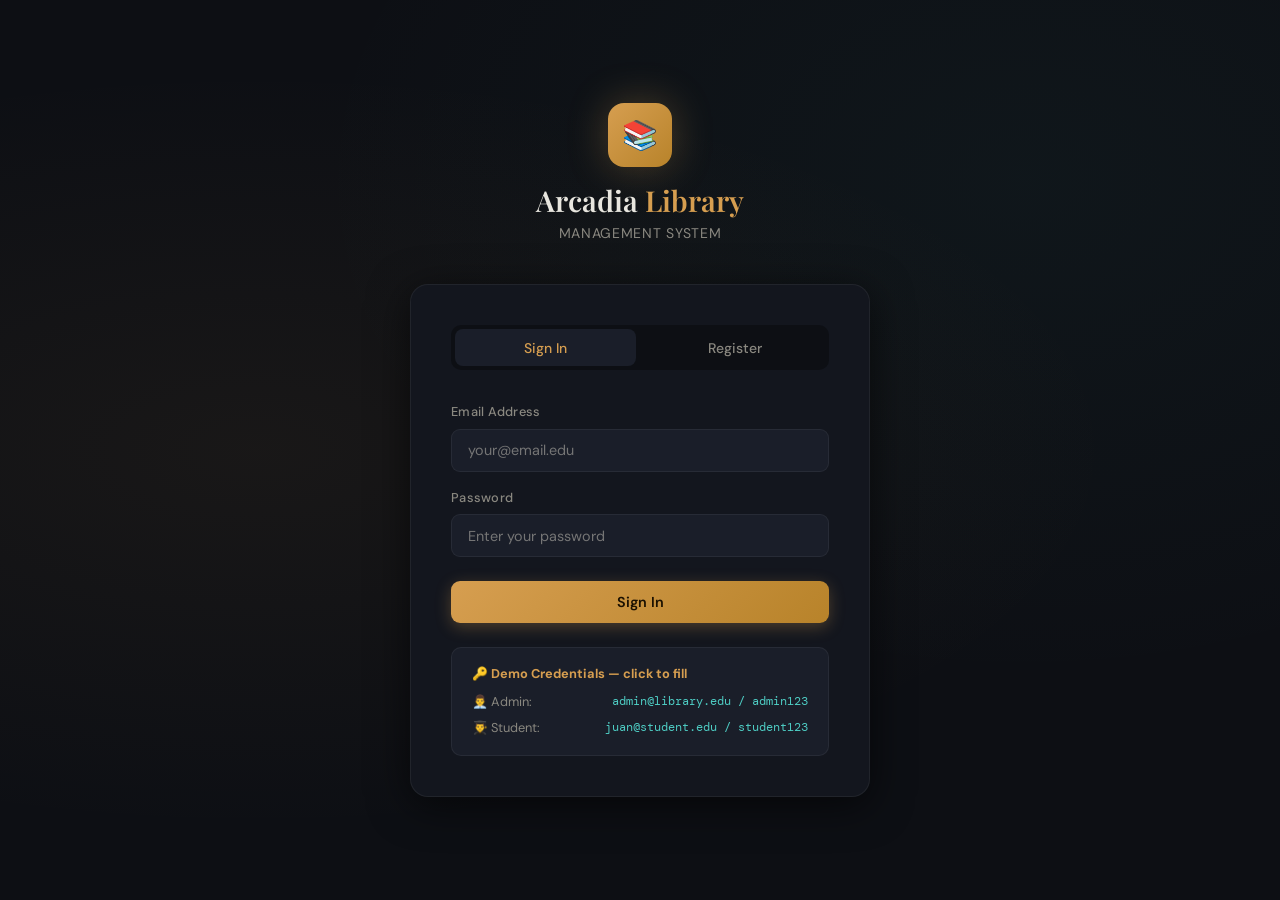
==== index.html @ 34e10e03 "first commit" ====
<!DOCTYPE html>
<html lang="en">
<head>
  <meta charset="UTF-8">
  <meta name="viewport" content="width=device-width, initial-scale=1.0">
  <title>Arcadia Library — Login</title>
  <link rel="stylesheet" href="../style.css">
  <style>
    .hero-copy { text-align: center; margin-bottom: 3rem; }
    .hero-copy h1 { font-size: 2.5rem; margin-bottom: 0.5rem; }
    .hero-copy h1 span { color: var(--amber); }
    .hero-copy p { color: var(--text-secondary); font-size: 0.95rem; }
    .quick-demo {
      margin-top: 1.5rem; padding: 1rem 1.25rem;
      background: var(--bg-elevated); border-radius: 10px; border: 1px solid var(--border);
      font-size: 0.8rem; color: var(--text-secondary);
    }
    .quick-demo strong { color: var(--amber); display: block; margin-bottom: 0.5rem; }
    .demo-cred { display: flex; justify-content: space-between; margin-top: 0.35rem; }
    .demo-cred code { color: var(--teal); font-family: var(--font-mono); font-size: 0.78rem; cursor:pointer; }
    .demo-cred code:hover { color: var(--amber); text-decoration: underline; }
  </style>
</head>
<body class="auth-body">
  <div id="toastContainer" class="toast-container"></div>

  <div class="auth-container">
    <div class="auth-logo">
      <div class="logo-icon">📚</div>
      <h1>Arcadia <span style="color:var(--amber)">Library</span></h1>
      <p>Management System</p>
    </div>

    <div class="auth-card">
      <div class="auth-tabs">
        <button class="auth-tab active" data-form="loginForm">Sign In</button>
        <button class="auth-tab" data-form="registerForm">Register</button>
      </div>

      <!-- LOGIN -->
      <form class="auth-form" id="loginForm">
        <div class="form-group">
          <label>Email Address</label>
          <input type="email" id="loginEmail" placeholder="your@email.edu" autocomplete="email">
        </div>
        <div class="form-group">
          <label>Password</label>
          <input type="password" id="loginPassword" placeholder="Enter your password">
        </div>
        <button type="submit" class="btn btn-primary btn-full" style="margin-top:0.5rem">Sign In</button>
      </form>

      <!-- REGISTER -->
      <form class="auth-form hidden" id="registerForm">
        <div class="form-group">
          <label>Full Name</label>
          <input type="text" id="regName" placeholder="e.g. Juan dela Cruz">
        </div>
        <div class="form-row">
          <div class="form-group">
            <label>Email</label>
            <input type="email" id="regEmail" placeholder="your@email.edu">
          </div>
          <div class="form-group">
            <label>Password</label>
            <input type="password" id="regPassword" placeholder="Min. 6 characters">
          </div>
        </div>
        <div class="form-row">
          <div class="form-group">
            <label>Student ID</label>
            <input type="text" id="regStudentId" placeholder="2024-00000">
          </div>
          <div class="form-group">
            <label>Year Level</label>
            <select id="regYearLevel">
              <option value="">Select Year</option>
              <option>1st Year</option><option>2nd Year</option><option>3rd Year</option><option>4th Year</option>
            </select>
          </div>
        </div>
        <div class="form-group">
          <label>Course / Program</label>
          <input type="text" id="regCourse" placeholder="e.g. BS Computer Science">
        </div>
        <div class="form-group">
          <label>Home Address</label>
          <input type="text" id="regAddress" placeholder="Street, City">
        </div>
        <button type="submit" class="btn btn-primary btn-full">Create Account</button>
      </form>

      <div class="quick-demo">
        <strong>🔑 Demo Credentials — click to fill</strong>
        <div class="demo-cred">
          <span>👨‍💼 Admin:</span>
          <code onclick="fillCred('admin@library.edu','admin123')">admin@library.edu / admin123</code>
        </div>
        <div class="demo-cred">
          <span>👨‍🎓 Student:</span>
          <code onclick="fillCred('juan@student.edu','student123')">juan@student.edu / student123</code>
        </div>
      </div>
    </div>
  </div>

  <script src="js/db.js"></script>
  <script src="js/app.js"></script>
  <script>
    Auth.init();
    function fillCred(email, pass) {
      document.getElementById('loginEmail').value = email;
      document.getElementById('loginPassword').value = pass;
      // Make sure login tab is active
      document.querySelectorAll('.auth-tab').forEach(t => t.classList.remove('active'));
      document.querySelectorAll('.auth-form').forEach(f => f.classList.add('hidden'));
      document.querySelector('[data-form="loginForm"]').classList.add('active');
      document.getElementById('loginForm').classList.remove('hidden');
      App.toast('Credentials filled! Click Sign In.', 'info');
    }
  </script>
</body>
</html>
---- style.css ----
/* ============================================================
   ARCADIA LIBRARY MANAGEMENT SYSTEM — Main Stylesheet
   Aesthetic: Refined academic dark mode with warm amber accents
   ============================================================ */

@import url('https://fonts.googleapis.com/css2?family=Playfair+Display:ital,wght@0,400;0,600;0,700;1,400&family=DM+Sans:wght@300;400;500;600&family=DM+Mono:wght@400;500&display=swap');

:root {
  --bg-deep: #0d0f14;
  --bg-card: #13161e;
  --bg-elevated: #1a1e29;
  --bg-hover: #1f2435;
  --border: rgba(255,255,255,0.06);
  --border-accent: rgba(214,158,80,0.3);

  --amber: #d69e50;
  --amber-light: #e8b86d;
  --amber-dim: rgba(214,158,80,0.15);
  --amber-glow: rgba(214,158,80,0.08);

  --teal: #4ecdc4;
  --teal-dim: rgba(78,205,196,0.12);
  --rose: #e07070;
  --rose-dim: rgba(224,112,112,0.12);
  --sage: #7aad8a;
  --sage-dim: rgba(122,173,138,0.12);
  --lavender: #9b8fd4;

  --text-primary: #e8e6df;
  --text-secondary: #8a8880;
  --text-muted: #555360;
  --text-amber: #d69e50;

  --sidebar-w: 260px;
  --radius: 12px;
  --radius-lg: 18px;
  --shadow: 0 4px 24px rgba(0,0,0,0.4);
  --shadow-lg: 0 8px 40px rgba(0,0,0,0.6);

  --font-display: 'Playfair Display', Georgia, serif;
  --font-body: 'DM Sans', system-ui, sans-serif;
  --font-mono: 'DM Mono', monospace;
}

*, *::before, *::after { box-sizing: border-box; margin: 0; padding: 0; }

html { scroll-behavior: smooth; }

body {
  font-family: var(--font-body);
  background: var(--bg-deep);
  color: var(--text-primary);
  min-height: 100vh;
  line-height: 1.6;
  -webkit-font-smoothing: antialiased;
}

/* ── Scrollbar ─────────────────────────────── */
::-webkit-scrollbar { width: 6px; height: 6px; }
::-webkit-scrollbar-track { background: var(--bg-deep); }
::-webkit-scrollbar-thumb { background: var(--bg-elevated); border-radius: 3px; }
::-webkit-scrollbar-thumb:hover { background: var(--amber-dim); }

/* ── Typography ────────────────────────────── */
h1, h2, h3 { font-family: var(--font-display); font-weight: 600; line-height: 1.2; }

/* ══════════════════════════════════════════
   AUTH PAGES
══════════════════════════════════════════ */
.auth-body {
  display: flex; align-items: center; justify-content: center;
  min-height: 100vh;
  background: var(--bg-deep);
  background-image:
    radial-gradient(ellipse at 20% 50%, rgba(214,158,80,0.06) 0%, transparent 60%),
    radial-gradient(ellipse at 80% 20%, rgba(78,205,196,0.04) 0%, transparent 50%);
  padding: 2rem;
}

.auth-container {
  width: 100%; max-width: 460px;
}

.auth-logo {
  text-align: center; margin-bottom: 2.5rem;
}
.auth-logo .logo-icon {
  width: 64px; height: 64px; margin: 0 auto 1rem;
  background: linear-gradient(135deg, var(--amber), #b8832a);
  border-radius: 16px;
  display: flex; align-items: center; justify-content: center;
  font-size: 1.8rem;
  box-shadow: 0 0 40px rgba(214,158,80,0.3);
}
.auth-logo h1 { font-size: 1.8rem; color: var(--text-primary); }
.auth-logo p { color: var(--text-secondary); font-size: 0.875rem; margin-top: 0.25rem; letter-spacing: 0.05em; text-transform: uppercase; }

.auth-card {
  background: var(--bg-card);
  border: 1px solid var(--border);
  border-radius: var(--radius-lg);
  padding: 2.5rem;
  box-shadow: var(--shadow-lg);
}

.auth-tabs {
  display: flex; gap: 0.5rem; margin-bottom: 2rem;
  background: var(--bg-deep); border-radius: 10px; padding: 4px;
}
.auth-tab {
  flex: 1; padding: 0.6rem; border: none; background: transparent;
  color: var(--text-secondary); border-radius: 8px; cursor: pointer;
  font-family: var(--font-body); font-size: 0.875rem; font-weight: 500;
  transition: all 0.2s;
}
.auth-tab.active { background: var(--bg-elevated); color: var(--amber); }

.auth-form { display: flex; flex-direction: column; gap: 1rem; }
.auth-form.hidden { display: none; }

.form-group { display: flex; flex-direction: column; gap: 0.4rem; }
.form-group label { font-size: 0.8rem; color: var(--text-secondary); font-weight: 500; letter-spacing: 0.02em; }
.form-group input, .form-group select, .form-group textarea {
  background: var(--bg-elevated); border: 1px solid var(--border);
  border-radius: 9px; padding: 0.7rem 1rem;
  color: var(--text-primary); font-family: var(--font-body); font-size: 0.9rem;
  transition: border-color 0.2s, box-shadow 0.2s; outline: none; width: 100%;
}
.form-group input:focus, .form-group select:focus, .form-group textarea:focus {
  border-color: var(--amber); box-shadow: 0 0 0 3px rgba(214,158,80,0.1);
}
.form-group select option { background: var(--bg-elevated); }
.form-group textarea { resize: vertical; min-height: 80px; }
.form-row { display: grid; grid-template-columns: 1fr 1fr; gap: 1rem; }

.btn {
  display: inline-flex; align-items: center; justify-content: center; gap: 0.5rem;
  padding: 0.75rem 1.5rem; border: none; border-radius: 9px;
  font-family: var(--font-body); font-size: 0.9rem; font-weight: 600;
  cursor: pointer; transition: all 0.2s; text-decoration: none; white-space: nowrap;
}
.btn-primary {
  background: linear-gradient(135deg, var(--amber), #b8832a);
  color: #1a1000; box-shadow: 0 4px 16px rgba(214,158,80,0.3);
}
.btn-primary:hover { transform: translateY(-1px); box-shadow: 0 6px 20px rgba(214,158,80,0.4); }
.btn-secondary { background: var(--bg-elevated); color: var(--text-primary); border: 1px solid var(--border); }
.btn-secondary:hover { border-color: var(--border-accent); background: var(--bg-hover); }
.btn-danger { background: var(--rose-dim); color: var(--rose); border: 1px solid rgba(224,112,112,0.2); }
.btn-danger:hover { background: rgba(224,112,112,0.2); }
.btn-success { background: var(--sage-dim); color: var(--sage); border: 1px solid rgba(122,173,138,0.2); }
.btn-success:hover { background: rgba(122,173,138,0.2); }
.btn-teal { background: var(--teal-dim); color: var(--teal); border: 1px solid rgba(78,205,196,0.2); }
.btn-teal:hover { background: rgba(78,205,196,0.2); }
.btn-sm { padding: 0.45rem 0.9rem; font-size: 0.8rem; }
.btn-full { width: 100%; }
.btn:disabled { opacity: 0.5; cursor: not-allowed; transform: none !important; }

.auth-divider { text-align: center; color: var(--text-muted); font-size: 0.8rem; margin: 0.5rem 0; }
.auth-switch { text-align: center; font-size: 0.85rem; color: var(--text-secondary); margin-top: 1.5rem; }
.auth-switch a { color: var(--amber); text-decoration: none; cursor: pointer; }
.auth-switch a:hover { text-decoration: underline; }

/* ══════════════════════════════════════════
   DASHBOARD LAYOUT
══════════════════════════════════════════ */
.dashboard-body { display: flex; min-height: 100vh; }

/* Sidebar */
.sidebar {
  width: var(--sidebar-w); min-height: 100vh;
  background: var(--bg-card);
  border-right: 1px solid var(--border);
  display: flex; flex-direction: column;
  position: fixed; top: 0; left: 0; z-index: 100;
  transition: transform 0.3s;
}

.sidebar-logo {
  padding: 1.75rem 1.5rem 1.5rem;
  border-bottom: 1px solid var(--border);
  display: flex; align-items: center; gap: 0.875rem;
}
.sidebar-logo .logo-mark {
  width: 38px; height: 38px; border-radius: 10px; flex-shrink: 0;
  background: linear-gradient(135deg, var(--amber), #b8832a);
  display: flex; align-items: center; justify-content: center; font-size: 1.1rem;
}
.sidebar-logo .logo-text h2 { font-size: 1.1rem; color: var(--text-primary); font-family: var(--font-display); }
.sidebar-logo .logo-text span { font-size: 0.7rem; color: var(--text-secondary); text-transform: uppercase; letter-spacing: 0.08em; }

.sidebar-user {
  padding: 1.25rem 1.5rem; border-bottom: 1px solid var(--border);
  display: flex; align-items: center; gap: 0.75rem;
}
.user-avatar {
  width: 36px; height: 36px; border-radius: 50%; flex-shrink: 0;
  background: var(--amber-dim); border: 1px solid var(--border-accent);
  display: flex; align-items: center; justify-content: center;
  font-size: 0.9rem; color: var(--amber); font-weight: 600;
}
.user-info .user-name { font-size: 0.875rem; font-weight: 600; color: var(--text-primary); }
.user-info .user-role {
  font-size: 0.7rem; text-transform: uppercase; letter-spacing: 0.06em;
  color: var(--amber); font-weight: 500;
}

.sidebar-nav { flex: 1; padding: 1rem 0.75rem; overflow-y: auto; }
.nav-section-label {
  font-size: 0.65rem; text-transform: uppercase; letter-spacing: 0.1em;
  color: var(--text-muted); padding: 0.75rem 0.75rem 0.4rem; font-weight: 600;
}
.nav-item {
  display: flex; align-items: center; gap: 0.75rem;
  padding: 0.7rem 0.875rem; border-radius: 9px; margin-bottom: 2px;
  color: var(--text-secondary); cursor: pointer; transition: all 0.2s;
  font-size: 0.875rem; font-weight: 500; text-decoration: none;
}
.nav-item .nav-icon { font-size: 1rem; width: 20px; text-align: center; flex-shrink: 0; }
.nav-item:hover { background: var(--bg-elevated); color: var(--text-primary); }
.nav-item.active { background: var(--amber-dim); color: var(--amber); }
.nav-item .nav-badge {
  margin-left: auto; background: var(--amber); color: #1a1000;
  font-size: 0.65rem; font-weight: 700; padding: 0.15rem 0.5rem;
  border-radius: 100px; min-width: 18px; text-align: center;
}

.sidebar-footer {
  padding: 1rem 0.75rem; border-top: 1px solid var(--border);
}
.btn-logout {
  width: 100%; display: flex; align-items: center; gap: 0.75rem;
  padding: 0.7rem 0.875rem; border-radius: 9px; background: transparent;
  border: none; color: var(--rose); cursor: pointer; font-family: var(--font-body);
  font-size: 0.875rem; font-weight: 500; transition: all 0.2s;
}
.btn-logout:hover { background: var(--rose-dim); }

/* Main content */
.main-content {
  margin-left: var(--sidebar-w);
  flex: 1; display: flex; flex-direction: column; min-height: 100vh;
}

.topbar {
  padding: 1.25rem 2rem; background: var(--bg-card);
  border-bottom: 1px solid var(--border);
  display: flex; align-items: center; gap: 1rem; position: sticky; top: 0; z-index: 50;
}
.topbar-title { flex: 1; }
.topbar-title h1 { font-size: 1.4rem; color: var(--text-primary); font-family: var(--font-display); }
.topbar-title p { font-size: 0.8rem; color: var(--text-secondary); margin-top: 0.1rem; }
.topbar-actions { display: flex; gap: 0.75rem; align-items: center; }
.mobile-menu-btn { display: none; background: none; border: none; color: var(--text-secondary); cursor: pointer; font-size: 1.3rem; }

.search-bar {
  display: flex; align-items: center; gap: 0.5rem;
  background: var(--bg-elevated); border: 1px solid var(--border);
  border-radius: 9px; padding: 0.5rem 1rem; min-width: 240px;
}
.search-bar input {
  background: transparent; border: none; outline: none;
  color: var(--text-primary); font-family: var(--font-body); font-size: 0.875rem; width: 100%;
}
.search-bar .search-icon { color: var(--text-muted); font-size: 0.9rem; }

.page-content { padding: 2rem; flex: 1; }

/* ── Sections ─────────────────────────────── */
.section { display: none; }
.section.active { display: block; animation: fadeIn 0.3s ease; }
@keyframes fadeIn { from { opacity: 0; transform: translateY(8px); } to { opacity: 1; transform: translateY(0); } }

/* ── Stats Cards ──────────────────────────── */
.stats-grid { display: grid; grid-template-columns: repeat(auto-fit, minmax(200px, 1fr)); gap: 1.25rem; margin-bottom: 2rem; }

.stat-card {
  background: var(--bg-card); border: 1px solid var(--border);
  border-radius: var(--radius); padding: 1.5rem;
  display: flex; flex-direction: column; gap: 0.75rem;
  position: relative; overflow: hidden; transition: border-color 0.2s, transform 0.2s;
}
.stat-card:hover { border-color: var(--border-accent); transform: translateY(-2px); }
.stat-card::before {
  content: ''; position: absolute; top: 0; left: 0; right: 0; height: 2px;
}
.stat-card.amber::before { background: linear-gradient(90deg, var(--amber), transparent); }
.stat-card.teal::before { background: linear-gradient(90deg, var(--teal), transparent); }
.stat-card.rose::before { background: linear-gradient(90deg, var(--rose), transparent); }
.stat-card.sage::before { background: linear-gradient(90deg, var(--sage), transparent); }
.stat-card.lavender::before { background: linear-gradient(90deg, var(--lavender), transparent); }

.stat-label { font-size: 0.75rem; color: var(--text-secondary); text-transform: uppercase; letter-spacing: 0.06em; font-weight: 600; }
.stat-value { font-size: 2.2rem; font-family: var(--font-display); font-weight: 700; color: var(--text-primary); line-height: 1; }
.stat-sub { font-size: 0.75rem; color: var(--text-muted); }
.stat-icon { position: absolute; top: 1.25rem; right: 1.25rem; font-size: 1.5rem; opacity: 0.3; }

/* ── Cards & Panels ───────────────────────── */
.panel {
  background: var(--bg-card); border: 1px solid var(--border);
  border-radius: var(--radius); overflow: hidden;
}
.panel-header {
  padding: 1.25rem 1.5rem;
  border-bottom: 1px solid var(--border);
  display: flex; align-items: center; justify-content: space-between; flex-wrap: wrap; gap: 0.75rem;
}
.panel-header h3 { font-size: 1rem; color: var(--text-primary); font-family: var(--font-display); }
.panel-body { padding: 1.5rem; }

/* ── Tables ───────────────────────────────── */
.table-wrap { overflow-x: auto; }
table { width: 100%; border-collapse: collapse; font-size: 0.875rem; }
thead tr { border-bottom: 1px solid var(--border); }
th { padding: 0.875rem 1rem; text-align: left; color: var(--text-secondary); font-weight: 600; font-size: 0.75rem; text-transform: uppercase; letter-spacing: 0.06em; white-space: nowrap; }
td { padding: 0.875rem 1rem; border-bottom: 1px solid rgba(255,255,255,0.03); vertical-align: middle; }
tr:last-child td { border-bottom: none; }
tr:hover td { background: var(--bg-elevated); }
.td-actions { display: flex; gap: 0.5rem; flex-wrap: wrap; }

/* ── Badges / Status Pills ────────────────── */
.badge {
  display: inline-flex; align-items: center; gap: 0.35rem;
  padding: 0.25rem 0.7rem; border-radius: 100px;
  font-size: 0.72rem; font-weight: 600; letter-spacing: 0.02em; white-space: nowrap;
}
.badge::before { content: ''; width: 5px; height: 5px; border-radius: 50%; background: currentColor; }
.badge-pending { background: rgba(214,158,80,0.15); color: var(--amber); }
.badge-approved { background: var(--teal-dim); color: var(--teal); }
.badge-ready { background: var(--sage-dim); color: var(--sage); }
.badge-rejected { background: var(--rose-dim); color: var(--rose); }
.badge-returned { background: rgba(155,143,212,0.15); color: var(--lavender); }
.badge-available { background: var(--sage-dim); color: var(--sage); }
.badge-unavailable { background: var(--rose-dim); color: var(--rose); }

/* ── Book Grid ────────────────────────────── */
.books-toolbar {
  display: flex; gap: 1rem; align-items: center; flex-wrap: wrap; margin-bottom: 1.5rem;
}
.filter-chips { display: flex; gap: 0.5rem; flex-wrap: wrap; }
.chip {
  padding: 0.35rem 0.875rem; border-radius: 100px;
  background: var(--bg-elevated); border: 1px solid var(--border);
  color: var(--text-secondary); font-size: 0.8rem; cursor: pointer; transition: all 0.2s;
}
.chip.active { background: var(--amber-dim); border-color: var(--border-accent); color: var(--amber); }
.chip:hover { border-color: var(--border-accent); color: var(--text-primary); }

.books-grid { display: grid; grid-template-columns: repeat(auto-fill, minmax(200px, 1fr)); gap: 1.25rem; }

.book-card {
  background: var(--bg-card); border: 1px solid var(--border);
  border-radius: var(--radius); overflow: hidden; cursor: pointer;
  transition: all 0.25s; display: flex; flex-direction: column;
}
.book-card:hover { transform: translateY(-4px); box-shadow: var(--shadow-lg); border-color: var(--border-accent); }
.book-cover {
  height: 220px; background: var(--bg-elevated); overflow: hidden;
  display: flex; align-items: center; justify-content: center; position: relative;
}
.book-cover img { width: 100%; height: 100%; object-fit: cover; transition: transform 0.3s; }
.book-card:hover .book-cover img { transform: scale(1.04); }
.book-cover-placeholder { font-size: 3rem; opacity: 0.3; }
.book-avail-tag {
  position: absolute; top: 0.5rem; right: 0.5rem;
  padding: 0.2rem 0.6rem; border-radius: 6px;
  font-size: 0.65rem; font-weight: 700; backdrop-filter: blur(8px);
}
.book-avail-tag.avail { background: rgba(122,173,138,0.8); color: #fff; }
.book-avail-tag.unavail { background: rgba(224,112,112,0.8); color: #fff; }
.book-info { padding: 1rem; flex: 1; display: flex; flex-direction: column; gap: 0.3rem; }
.book-category { font-size: 0.7rem; text-transform: uppercase; letter-spacing: 0.06em; color: var(--amber); font-weight: 600; }
.book-title { font-size: 0.9rem; font-weight: 600; color: var(--text-primary); line-height: 1.3; font-family: var(--font-display); }
.book-author { font-size: 0.78rem; color: var(--text-secondary); }
.book-copies { font-size: 0.72rem; color: var(--text-muted); margin-top: auto; padding-top: 0.5rem; }

/* ── Admin Book Table rows ────────────────── */
.book-thumb { width: 38px; height: 50px; object-fit: cover; border-radius: 4px; background: var(--bg-elevated); }

/* ── Modal ────────────────────────────────── */
.modal-overlay {
  position: fixed; inset: 0; background: rgba(0,0,0,0.75);
  backdrop-filter: blur(4px); z-index: 200;
  display: none; align-items: center; justify-content: center; padding: 1rem;
}
.modal-overlay.open { display: flex; animation: fadeIn 0.2s ease; }

.modal {
  background: var(--bg-card); border: 1px solid var(--border);
  border-radius: var(--radius-lg); width: 100%; max-width: 560px;
  max-height: 90vh; overflow-y: auto; box-shadow: var(--shadow-lg);
  animation: slideUp 0.3s ease;
}
@keyframes slideUp { from { transform: translateY(20px); opacity: 0; } to { transform: translateY(0); opacity: 1; } }

.modal-header {
  padding: 1.5rem; border-bottom: 1px solid var(--border);
  display: flex; align-items: flex-start; justify-content: space-between;
}
.modal-header h2 { font-size: 1.2rem; font-family: var(--font-display); }
.modal-close { background: none; border: none; color: var(--text-muted); cursor: pointer; font-size: 1.2rem; padding: 0.25rem; transition: color 0.2s; }
.modal-close:hover { color: var(--text-primary); }
.modal-body { padding: 1.5rem; }
.modal-footer { padding: 1.25rem 1.5rem; border-top: 1px solid var(--border); display: flex; gap: 0.75rem; justify-content: flex-end; }

/* Book detail modal */
.book-detail-cover {
  width: 120px; height: 170px; border-radius: 8px; object-fit: cover;
  background: var(--bg-elevated); flex-shrink: 0;
}
.book-detail-header { display: flex; gap: 1.5rem; margin-bottom: 1.5rem; }
.book-detail-meta { flex: 1; }
.book-detail-meta h2 { font-family: var(--font-display); font-size: 1.3rem; margin-bottom: 0.5rem; }
.book-detail-meta .meta-row { display: flex; gap: 0.5rem; margin-bottom: 0.4rem; font-size: 0.85rem; }
.book-detail-meta .meta-label { color: var(--text-secondary); min-width: 80px; }
.book-desc { font-size: 0.875rem; color: var(--text-secondary); line-height: 1.7; margin-bottom: 1.5rem; }

/* ── Toast ────────────────────────────────── */
.toast-container { position: fixed; bottom: 2rem; right: 2rem; z-index: 300; display: flex; flex-direction: column; gap: 0.75rem; }
.toast {
  background: var(--bg-elevated); border: 1px solid var(--border);
  border-radius: 10px; padding: 1rem 1.25rem;
  display: flex; align-items: center; gap: 0.75rem;
  font-size: 0.875rem; color: var(--text-primary);
  box-shadow: var(--shadow-lg); min-width: 280px; max-width: 380px;
  animation: toastIn 0.3s ease; pointer-events: none;
}
@keyframes toastIn { from { transform: translateX(100%); opacity: 0; } to { transform: translateX(0); opacity: 1; } }
.toast.success .toast-icon { color: var(--sage); }
.toast.error .toast-icon { color: var(--rose); }
.toast.info .toast-icon { color: var(--teal); }
.toast.warning .toast-icon { color: var(--amber); }
.toast-icon { font-size: 1.1rem; }
.toast-msg { flex: 1; }
.toast-out { animation: toastOut 0.3s ease forwards; }
@keyframes toastOut { to { transform: translateX(100%); opacity: 0; } }

/* ── Empty State ──────────────────────────── */
.empty-state { text-align: center; padding: 4rem 2rem; color: var(--text-muted); }
.empty-state .empty-icon { font-size: 3rem; margin-bottom: 1rem; opacity: 0.4; }
.empty-state p { font-size: 0.9rem; }

/* ── Request status card ──────────────────── */
.request-card {
  background: var(--bg-card); border: 1px solid var(--border);
  border-radius: var(--radius); padding: 1.25rem; margin-bottom: 1rem;
  display: flex; gap: 1rem; align-items: flex-start;
  transition: border-color 0.2s;
}
.request-card:hover { border-color: var(--border-accent); }
.request-card-cover { width: 50px; height: 70px; object-fit: cover; border-radius: 6px; background: var(--bg-elevated); flex-shrink: 0; }
.request-card-info { flex: 1; }
.request-card-info h4 { font-size: 0.95rem; font-weight: 600; font-family: var(--font-display); margin-bottom: 0.25rem; }
.request-card-info p { font-size: 0.8rem; color: var(--text-secondary); }
.request-card-status { display: flex; flex-direction: column; align-items: flex-end; gap: 0.5rem; }

/* ── Filters row ──────────────────────────── */
.filters-row { display: flex; gap: 0.75rem; flex-wrap: wrap; align-items: center; }
.filters-row select {
  background: var(--bg-elevated); border: 1px solid var(--border);
  border-radius: 8px; padding: 0.5rem 0.875rem;
  color: var(--text-primary); font-family: var(--font-body); font-size: 0.85rem; outline: none; cursor: pointer;
}
.filters-row select:focus { border-color: var(--amber); }

/* ── Dashboard grids ──────────────────────── */
.dashboard-grid-2 { display: grid; grid-template-columns: 1fr 1fr; gap: 1.5rem; }
.recent-item { display: flex; align-items: center; gap: 0.875rem; padding: 0.875rem 0; border-bottom: 1px solid var(--border); }
.recent-item:last-child { border-bottom: none; }
.recent-item .ri-icon { width: 36px; height: 36px; border-radius: 9px; display: flex; align-items: center; justify-content: center; font-size: 1rem; flex-shrink: 0; }
.recent-item .ri-body { flex: 1; }
.recent-item .ri-title { font-size: 0.875rem; font-weight: 500; }
.recent-item .ri-sub { font-size: 0.75rem; color: var(--text-secondary); }

/* ── Inline form (add book) ───────────────── */
.add-book-form { display: grid; grid-template-columns: 1fr 1fr; gap: 1rem; }
.add-book-form .full { grid-column: 1 / -1; }

/* ── Availability bar ─────────────────────── */
.avail-bar { height: 4px; border-radius: 2px; background: var(--bg-elevated); overflow: hidden; margin-top: 0.4rem; }
.avail-bar-fill { height: 100%; border-radius: 2px; background: var(--sage); transition: width 0.3s; }

/* ── Responsive ───────────────────────────── */
@media (max-width: 900px) {
  .dashboard-grid-2 { grid-template-columns: 1fr; }
  .books-grid { grid-template-columns: repeat(auto-fill, minmax(160px, 1fr)); }
}
@media (max-width: 768px) {
  .sidebar { transform: translateX(-100%); }
  .sidebar.open { transform: translateX(0); }
  .main-content { margin-left: 0; }
  .mobile-menu-btn { display: flex; }
  .page-content { padding: 1.25rem; }
  .topbar { padding: 1rem 1.25rem; }
  .stats-grid { grid-template-columns: 1fr 1fr; }
  .book-detail-header { flex-direction: column; }
  .form-row { grid-template-columns: 1fr; }
  .add-book-form { grid-template-columns: 1fr; }
  .toast-container { bottom: 1rem; right: 1rem; left: 1rem; }
  .toast { min-width: unset; }
  .search-bar { min-width: 160px; }
}
@media (max-width: 480px) {
  .stats-grid { grid-template-columns: 1fr; }
  .auth-card { padding: 1.5rem; }
}

/* ── Overlay for mobile sidebar ───────────── */
.sidebar-overlay {
  display: none; position: fixed; inset: 0;
  background: rgba(0,0,0,0.5); z-index: 99;
}
.sidebar-overlay.open { display: block; }

/* ── Due date warning ─────────────────────── */
.due-warning { color: var(--rose); font-size: 0.75rem; font-weight: 600; }
.due-ok { color: var(--text-muted); font-size: 0.75rem; }

/* SQL Schema hint block */
.sql-block {
  background: var(--bg-deep); border: 1px solid var(--border);
  border-radius: 10px; padding: 1.5rem; font-family: var(--font-mono);
  font-size: 0.78rem; color: var(--text-secondary); overflow-x: auto; line-height: 1.8;
  white-space: pre;
}
.sql-kw { color: var(--amber); }
.sql-type { color: var(--teal); }
.sql-comment { color: var(--text-muted); 
}
#sec-schema {
  display: none;
}
#sec-schema {
  display: none; /* hides the section from view */
}
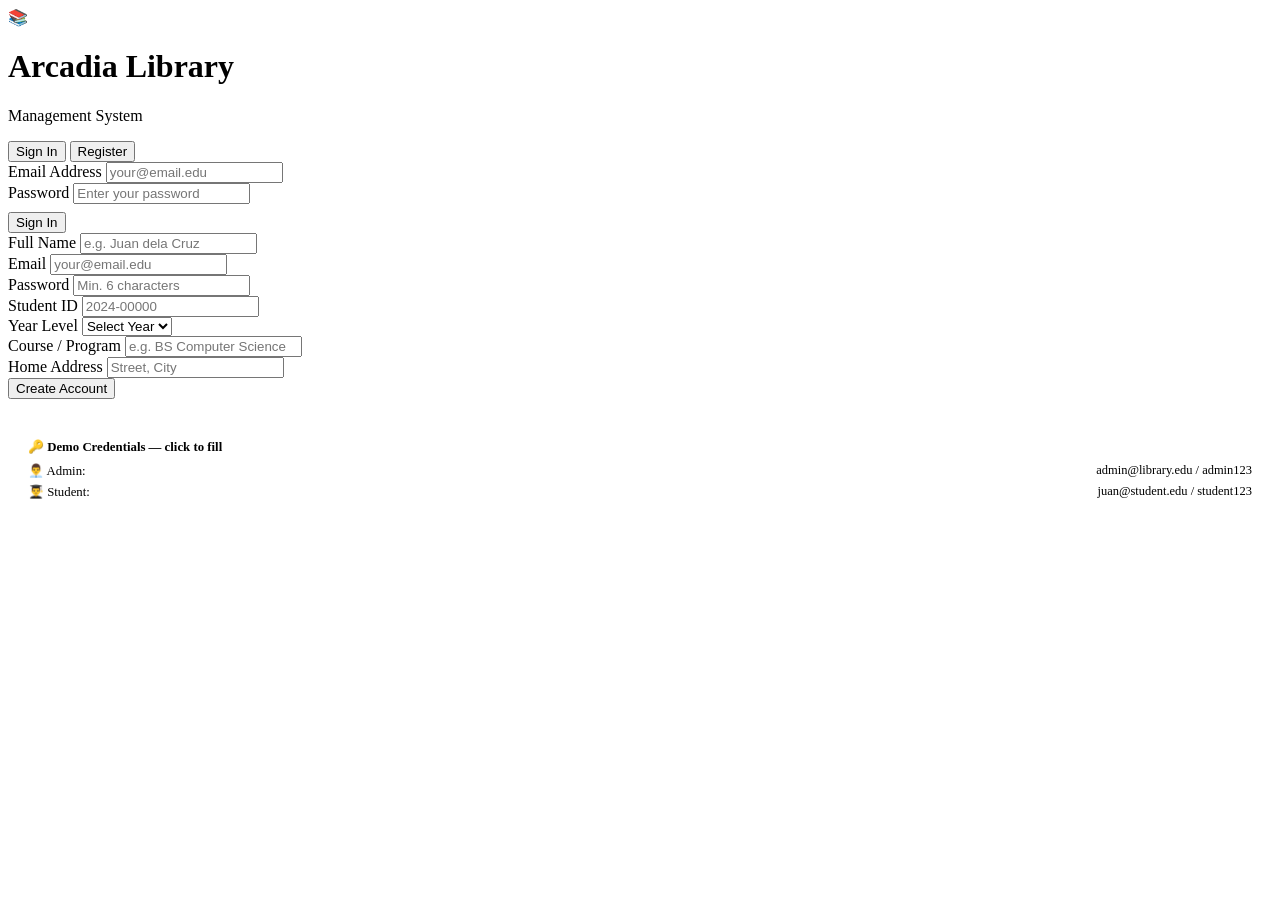
==== commit 00505642: "addes a code to dashboard" ====
--- a/index.html
+++ b/index.html
@@ -4,7 +4,7 @@
   <meta charset="UTF-8">
   <meta name="viewport" content="width=device-width, initial-scale=1.0">
   <title>Arcadia Library — Login</title>
-  <link rel="stylesheet" href="../style.css">
+  <link rel="stylesheet" href="./css/style.css">
   <style>
     .hero-copy { text-align: center; margin-bottom: 3rem; }
     .hero-copy h1 { font-size: 2.5rem; margin-bottom: 0.5rem; }
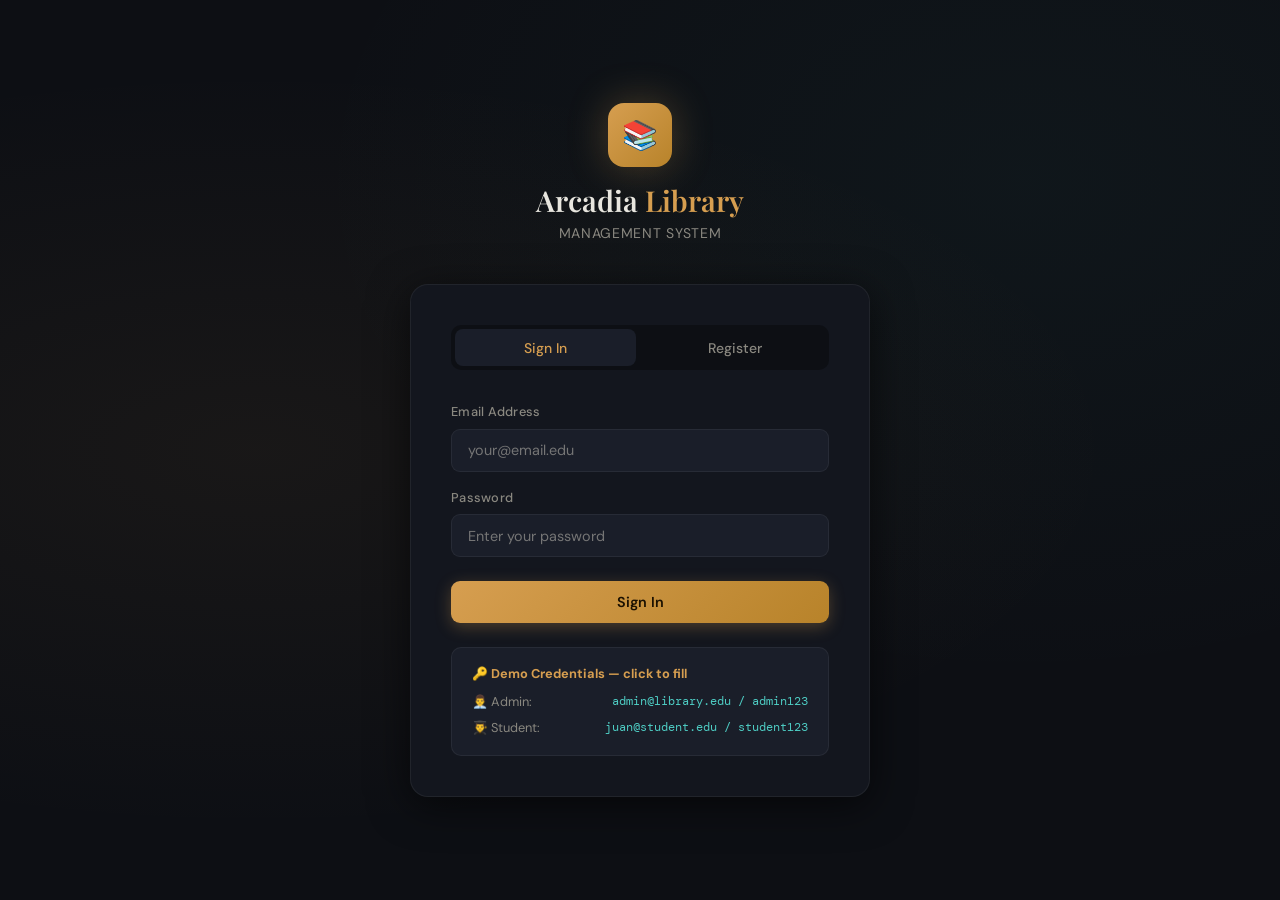
==== commit aeae807f: "Fix CSS and JS paths for GitHub Pages" ====
--- a/index.html
+++ b/index.html
@@ -4,7 +4,7 @@
   <meta charset="UTF-8">
   <meta name="viewport" content="width=device-width, initial-scale=1.0">
   <title>Arcadia Library — Login</title>
-  <link rel="stylesheet" href="./css/style.css">
+  <link rel="stylesheet" href="css/style.css">
   <style>
     .hero-copy { text-align: center; margin-bottom: 3rem; }
     .hero-copy h1 { font-size: 2.5rem; margin-bottom: 0.5rem; }
--- a/css/style.css
+++ b/css/style.css
@@ -0,0 +1,535 @@
+/* ============================================================
+   ARCADIA LIBRARY MANAGEMENT SYSTEM — Main Stylesheet
+   Aesthetic: Refined academic dark mode with warm amber accents
+   ============================================================ */
+
+@import url('https://fonts.googleapis.com/css2?family=Playfair+Display:ital,wght@0,400;0,600;0,700;1,400&family=DM+Sans:wght@300;400;500;600&family=DM+Mono:wght@400;500&display=swap');
+ 
+:root {
+  --bg-deep: #0d0f14;
+  --bg-card: #13161e;
+  --bg-elevated: #1a1e29;
+  --bg-hover: #1f2435;
+  --border: rgba(255,255,255,0.06);
+  --border-accent: rgba(214,158,80,0.3);
+
+  --amber: #d69e50;
+  --amber-light: #e8b86d;
+  --amber-dim: rgba(214,158,80,0.15);
+  --amber-glow: rgba(214,158,80,0.08);
+
+  --teal: #4ecdc4;
+  --teal-dim: rgba(78,205,196,0.12);
+  --rose: #e07070;
+  --rose-dim: rgba(224,112,112,0.12);
+  --sage: #7aad8a;
+  --sage-dim: rgba(122,173,138,0.12);
+  --lavender: #9b8fd4;
+
+  --text-primary: #e8e6df;
+  --text-secondary: #8a8880;
+  --text-muted: #555360;
+  --text-amber: #d69e50;
+
+  --sidebar-w: 260px;
+  --radius: 12px;
+  --radius-lg: 18px;
+  --shadow: 0 4px 24px rgba(0,0,0,0.4);
+  --shadow-lg: 0 8px 40px rgba(0,0,0,0.6);
+
+  --font-display: 'Playfair Display', Georgia, serif;
+  --font-body: 'DM Sans', system-ui, sans-serif;
+  --font-mono: 'DM Mono', monospace;
+}
+
+*, *::before, *::after { box-sizing: border-box; margin: 0; padding: 0; }
+
+html { scroll-behavior: smooth; }
+
+body {
+  font-family: var(--font-body);
+  background: var(--bg-deep);
+  color: var(--text-primary);
+  min-height: 100vh;
+  line-height: 1.6;
+  -webkit-font-smoothing: antialiased;
+}
+
+/* ── Scrollbar ─────────────────────────────── */
+::-webkit-scrollbar { width: 6px; height: 6px; }
+::-webkit-scrollbar-track { background: var(--bg-deep); }
+::-webkit-scrollbar-thumb { background: var(--bg-elevated); border-radius: 3px; }
+::-webkit-scrollbar-thumb:hover { background: var(--amber-dim); }
+
+/* ── Typography ────────────────────────────── */
+h1, h2, h3 { font-family: var(--font-display); font-weight: 600; line-height: 1.2; }
+
+/* ══════════════════════════════════════════
+   AUTH PAGES
+══════════════════════════════════════════ */
+.auth-body {
+  display: flex; align-items: center; justify-content: center;
+  min-height: 100vh;
+  background: var(--bg-deep);
+  background-image:
+    radial-gradient(ellipse at 20% 50%, rgba(214,158,80,0.06) 0%, transparent 60%),
+    radial-gradient(ellipse at 80% 20%, rgba(78,205,196,0.04) 0%, transparent 50%);
+  padding: 2rem;
+}
+
+.auth-container {
+  width: 100%; max-width: 460px;
+}
+
+.auth-logo {
+  text-align: center; margin-bottom: 2.5rem;
+}
+.auth-logo .logo-icon {
+  width: 64px; height: 64px; margin: 0 auto 1rem;
+  background: linear-gradient(135deg, var(--amber), #b8832a);
+  border-radius: 16px;
+  display: flex; align-items: center; justify-content: center;
+  font-size: 1.8rem;
+  box-shadow: 0 0 40px rgba(214,158,80,0.3);
+}
+.auth-logo h1 { font-size: 1.8rem; color: var(--text-primary); }
+.auth-logo p { color: var(--text-secondary); font-size: 0.875rem; margin-top: 0.25rem; letter-spacing: 0.05em; text-transform: uppercase; }
+
+.auth-card {
+  background: var(--bg-card);
+  border: 1px solid var(--border);
+  border-radius: var(--radius-lg);
+  padding: 2.5rem;
+  box-shadow: var(--shadow-lg);
+}
+
+.auth-tabs {
+  display: flex; gap: 0.5rem; margin-bottom: 2rem;
+  background: var(--bg-deep); border-radius: 10px; padding: 4px;
+}
+.auth-tab {
+  flex: 1; padding: 0.6rem; border: none; background: transparent;
+  color: var(--text-secondary); border-radius: 8px; cursor: pointer;
+  font-family: var(--font-body); font-size: 0.875rem; font-weight: 500;
+  transition: all 0.2s;
+}
+.auth-tab.active { background: var(--bg-elevated); color: var(--amber); }
+
+.auth-form { display: flex; flex-direction: column; gap: 1rem; }
+.auth-form.hidden { display: none; }
+
+.form-group { display: flex; flex-direction: column; gap: 0.4rem; }
+.form-group label { font-size: 0.8rem; color: var(--text-secondary); font-weight: 500; letter-spacing: 0.02em; }
+.form-group input, .form-group select, .form-group textarea {
+  background: var(--bg-elevated); border: 1px solid var(--border);
+  border-radius: 9px; padding: 0.7rem 1rem;
+  color: var(--text-primary); font-family: var(--font-body); font-size: 0.9rem;
+  transition: border-color 0.2s, box-shadow 0.2s; outline: none; width: 100%;
+}
+.form-group input:focus, .form-group select:focus, .form-group textarea:focus {
+  border-color: var(--amber); box-shadow: 0 0 0 3px rgba(214,158,80,0.1);
+}
+.form-group select option { background: var(--bg-elevated); }
+.form-group textarea { resize: vertical; min-height: 80px; }
+.form-row { display: grid; grid-template-columns: 1fr 1fr; gap: 1rem; }
+
+.btn {
+  display: inline-flex; align-items: center; justify-content: center; gap: 0.5rem;
+  padding: 0.75rem 1.5rem; border: none; border-radius: 9px;
+  font-family: var(--font-body); font-size: 0.9rem; font-weight: 600;
+  cursor: pointer; transition: all 0.2s; text-decoration: none; white-space: nowrap;
+}
+.btn-primary {
+  background: linear-gradient(135deg, var(--amber), #b8832a);
+  color: #1a1000; box-shadow: 0 4px 16px rgba(214,158,80,0.3);
+}
+.btn-primary:hover { transform: translateY(-1px); box-shadow: 0 6px 20px rgba(214,158,80,0.4); }
+.btn-secondary { background: var(--bg-elevated); color: var(--text-primary); border: 1px solid var(--border); }
+.btn-secondary:hover { border-color: var(--border-accent); background: var(--bg-hover); }
+.btn-danger { background: var(--rose-dim); color: var(--rose); border: 1px solid rgba(224,112,112,0.2); }
+.btn-danger:hover { background: rgba(224,112,112,0.2); }
+.btn-success { background: var(--sage-dim); color: var(--sage); border: 1px solid rgba(122,173,138,0.2); }
+.btn-success:hover { background: rgba(122,173,138,0.2); }
+.btn-teal { background: var(--teal-dim); color: var(--teal); border: 1px solid rgba(78,205,196,0.2); }
+.btn-teal:hover { background: rgba(78,205,196,0.2); }
+.btn-sm { padding: 0.45rem 0.9rem; font-size: 0.8rem; }
+.btn-full { width: 100%; }
+.btn:disabled { opacity: 0.5; cursor: not-allowed; transform: none !important; }
+
+.auth-divider { text-align: center; color: var(--text-muted); font-size: 0.8rem; margin: 0.5rem 0; }
+.auth-switch { text-align: center; font-size: 0.85rem; color: var(--text-secondary); margin-top: 1.5rem; }
+.auth-switch a { color: var(--amber); text-decoration: none; cursor: pointer; }
+.auth-switch a:hover { text-decoration: underline; }
+
+/* ══════════════════════════════════════════
+   DASHBOARD LAYOUT
+══════════════════════════════════════════ */
+.dashboard-body { display: flex; min-height: 100vh; }
+
+/* Sidebar */
+.sidebar {
+  width: var(--sidebar-w); min-height: 100vh;
+  background: var(--bg-card);
+  border-right: 1px solid var(--border);
+  display: flex; flex-direction: column;
+  position: fixed; top: 0; left: 0; z-index: 100;
+  transition: transform 0.3s;
+}
+
+.sidebar-logo {
+  padding: 1.75rem 1.5rem 1.5rem;
+  border-bottom: 1px solid var(--border);
+  display: flex; align-items: center; gap: 0.875rem;
+}
+.sidebar-logo .logo-mark {
+  width: 38px; height: 38px; border-radius: 10px; flex-shrink: 0;
+  background: linear-gradient(135deg, var(--amber), #b8832a);
+  display: flex; align-items: center; justify-content: center; font-size: 1.1rem;
+}
+.sidebar-logo .logo-text h2 { font-size: 1.1rem; color: var(--text-primary); font-family: var(--font-display); }
+.sidebar-logo .logo-text span { font-size: 0.7rem; color: var(--text-secondary); text-transform: uppercase; letter-spacing: 0.08em; }
+
+.sidebar-user {
+  padding: 1.25rem 1.5rem; border-bottom: 1px solid var(--border);
+  display: flex; align-items: center; gap: 0.75rem;
+}
+.user-avatar {
+  width: 36px; height: 36px; border-radius: 50%; flex-shrink: 0;
+  background: var(--amber-dim); border: 1px solid var(--border-accent);
+  display: flex; align-items: center; justify-content: center;
+  font-size: 0.9rem; color: var(--amber); font-weight: 600;
+}
+.user-info .user-name { font-size: 0.875rem; font-weight: 600; color: var(--text-primary); }
+.user-info .user-role {
+  font-size: 0.7rem; text-transform: uppercase; letter-spacing: 0.06em;
+  color: var(--amber); font-weight: 500;
+}
+
+.sidebar-nav { flex: 1; padding: 1rem 0.75rem; overflow-y: auto; }
+.nav-section-label {
+  font-size: 0.65rem; text-transform: uppercase; letter-spacing: 0.1em;
+  color: var(--text-muted); padding: 0.75rem 0.75rem 0.4rem; font-weight: 600;
+}
+.nav-item {
+  display: flex; align-items: center; gap: 0.75rem;
+  padding: 0.7rem 0.875rem; border-radius: 9px; margin-bottom: 2px;
+  color: var(--text-secondary); cursor: pointer; transition: all 0.2s;
+  font-size: 0.875rem; font-weight: 500; text-decoration: none;
+}
+.nav-item .nav-icon { font-size: 1rem; width: 20px; text-align: center; flex-shrink: 0; }
+.nav-item:hover { background: var(--bg-elevated); color: var(--text-primary); }
+.nav-item.active { background: var(--amber-dim); color: var(--amber); }
+.nav-item .nav-badge {
+  margin-left: auto; background: var(--amber); color: #1a1000;
+  font-size: 0.65rem; font-weight: 700; padding: 0.15rem 0.5rem;
+  border-radius: 100px; min-width: 18px; text-align: center;
+}
+
+.sidebar-footer {
+  padding: 1rem 0.75rem; border-top: 1px solid var(--border);
+}
+.btn-logout {
+  width: 100%; display: flex; align-items: center; gap: 0.75rem;
+  padding: 0.7rem 0.875rem; border-radius: 9px; background: transparent;
+  border: none; color: var(--rose); cursor: pointer; font-family: var(--font-body);
+  font-size: 0.875rem; font-weight: 500; transition: all 0.2s;
+}
+.btn-logout:hover { background: var(--rose-dim); }
+
+/* Main content */
+.main-content {
+  margin-left: var(--sidebar-w);
+  flex: 1; display: flex; flex-direction: column; min-height: 100vh;
+}
+
+.topbar {
+  padding: 1.25rem 2rem; background: var(--bg-card);
+  border-bottom: 1px solid var(--border);
+  display: flex; align-items: center; gap: 1rem; position: sticky; top: 0; z-index: 50;
+}
+.topbar-title { flex: 1; }
+.topbar-title h1 { font-size: 1.4rem; color: var(--text-primary); font-family: var(--font-display); }
+.topbar-title p { font-size: 0.8rem; color: var(--text-secondary); margin-top: 0.1rem; }
+.topbar-actions { display: flex; gap: 0.75rem; align-items: center; }
+.mobile-menu-btn { display: none; background: none; border: none; color: var(--text-secondary); cursor: pointer; font-size: 1.3rem; }
+
+.search-bar {
+  display: flex; align-items: center; gap: 0.5rem;
+  background: var(--bg-elevated); border: 1px solid var(--border);
+  border-radius: 9px; padding: 0.5rem 1rem; min-width: 240px;
+}
+.search-bar input {
+  background: transparent; border: none; outline: none;
+  color: var(--text-primary); font-family: var(--font-body); font-size: 0.875rem; width: 100%;
+}
+.search-bar .search-icon { color: var(--text-muted); font-size: 0.9rem; }
+
+.page-content { padding: 2rem; flex: 1; }
+
+/* ── Sections ─────────────────────────────── */
+.section { display: none; }
+.section.active { display: block; animation: fadeIn 0.3s ease; }
+@keyframes fadeIn { from { opacity: 0; transform: translateY(8px); } to { opacity: 1; transform: translateY(0); } }
+
+/* ── Stats Cards ──────────────────────────── */
+.stats-grid { display: grid; grid-template-columns: repeat(auto-fit, minmax(200px, 1fr)); gap: 1.25rem; margin-bottom: 2rem; }
+
+.stat-card {
+  background: var(--bg-card); border: 1px solid var(--border);
+  border-radius: var(--radius); padding: 1.5rem;
+  display: flex; flex-direction: column; gap: 0.75rem;
+  position: relative; overflow: hidden; transition: border-color 0.2s, transform 0.2s;
+}
+.stat-card:hover { border-color: var(--border-accent); transform: translateY(-2px); }
+.stat-card::before {
+  content: ''; position: absolute; top: 0; left: 0; right: 0; height: 2px;
+}
+.stat-card.amber::before { background: linear-gradient(90deg, var(--amber), transparent); }
+.stat-card.teal::before { background: linear-gradient(90deg, var(--teal), transparent); }
+.stat-card.rose::before { background: linear-gradient(90deg, var(--rose), transparent); }
+.stat-card.sage::before { background: linear-gradient(90deg, var(--sage), transparent); }
+.stat-card.lavender::before { background: linear-gradient(90deg, var(--lavender), transparent); }
+
+.stat-label { font-size: 0.75rem; color: var(--text-secondary); text-transform: uppercase; letter-spacing: 0.06em; font-weight: 600; }
+.stat-value { font-size: 2.2rem; font-family: var(--font-display); font-weight: 700; color: var(--text-primary); line-height: 1; }
+.stat-sub { font-size: 0.75rem; color: var(--text-muted); }
+.stat-icon { position: absolute; top: 1.25rem; right: 1.25rem; font-size: 1.5rem; opacity: 0.3; }
+
+/* ── Cards & Panels ───────────────────────── */
+.panel {
+  background: var(--bg-card); border: 1px solid var(--border);
+  border-radius: var(--radius); overflow: hidden;
+}
+.panel-header {
+  padding: 1.25rem 1.5rem;
+  border-bottom: 1px solid var(--border);
+  display: flex; align-items: center; justify-content: space-between; flex-wrap: wrap; gap: 0.75rem;
+}
+.panel-header h3 { font-size: 1rem; color: var(--text-primary); font-family: var(--font-display); }
+.panel-body { padding: 1.5rem; }
+
+/* ── Tables ───────────────────────────────── */
+.table-wrap { overflow-x: auto; }
+table { width: 100%; border-collapse: collapse; font-size: 0.875rem; }
+thead tr { border-bottom: 1px solid var(--border); }
+th { padding: 0.875rem 1rem; text-align: left; color: var(--text-secondary); font-weight: 600; font-size: 0.75rem; text-transform: uppercase; letter-spacing: 0.06em; white-space: nowrap; }
+td { padding: 0.875rem 1rem; border-bottom: 1px solid rgba(255,255,255,0.03); vertical-align: middle; }
+tr:last-child td { border-bottom: none; }
+tr:hover td { background: var(--bg-elevated); }
+.td-actions { display: flex; gap: 0.5rem; flex-wrap: wrap; }
+
+/* ── Badges / Status Pills ────────────────── */
+.badge {
+  display: inline-flex; align-items: center; gap: 0.35rem;
+  padding: 0.25rem 0.7rem; border-radius: 100px;
+  font-size: 0.72rem; font-weight: 600; letter-spacing: 0.02em; white-space: nowrap;
+}
+.badge::before { content: ''; width: 5px; height: 5px; border-radius: 50%; background: currentColor; }
+.badge-pending { background: rgba(214,158,80,0.15); color: var(--amber); }
+.badge-approved { background: var(--teal-dim); color: var(--teal); }
+.badge-ready { background: var(--sage-dim); color: var(--sage); }
+.badge-rejected { background: var(--rose-dim); color: var(--rose); }
+.badge-returned { background: rgba(155,143,212,0.15); color: var(--lavender); }
+.badge-available { background: var(--sage-dim); color: var(--sage); }
+.badge-unavailable { background: var(--rose-dim); color: var(--rose); }
+
+/* ── Book Grid ────────────────────────────── */
+.books-toolbar {
+  display: flex; gap: 1rem; align-items: center; flex-wrap: wrap; margin-bottom: 1.5rem;
+}
+.filter-chips { display: flex; gap: 0.5rem; flex-wrap: wrap; }
+.chip {
+  padding: 0.35rem 0.875rem; border-radius: 100px;
+  background: var(--bg-elevated); border: 1px solid var(--border);
+  color: var(--text-secondary); font-size: 0.8rem; cursor: pointer; transition: all 0.2s;
+}
+.chip.active { background: var(--amber-dim); border-color: var(--border-accent); color: var(--amber); }
+.chip:hover { border-color: var(--border-accent); color: var(--text-primary); }
+
+.books-grid { display: grid; grid-template-columns: repeat(auto-fill, minmax(200px, 1fr)); gap: 1.25rem; }
+
+.book-card {
+  background: var(--bg-card); border: 1px solid var(--border);
+  border-radius: var(--radius); overflow: hidden; cursor: pointer;
+  transition: all 0.25s; display: flex; flex-direction: column;
+}
+.book-card:hover { transform: translateY(-4px); box-shadow: var(--shadow-lg); border-color: var(--border-accent); }
+.book-cover {
+  height: 220px; background: var(--bg-elevated); overflow: hidden;
+  display: flex; align-items: center; justify-content: center; position: relative;
+}
+.book-cover img { width: 100%; height: 100%; object-fit: cover; transition: transform 0.3s; }
+.book-card:hover .book-cover img { transform: scale(1.04); }
+.book-cover-placeholder { font-size: 3rem; opacity: 0.3; }
+.book-avail-tag {
+  position: absolute; top: 0.5rem; right: 0.5rem;
+  padding: 0.2rem 0.6rem; border-radius: 6px;
+  font-size: 0.65rem; font-weight: 700; backdrop-filter: blur(8px);
+}
+.book-avail-tag.avail { background: rgba(122,173,138,0.8); color: #fff; }
+.book-avail-tag.unavail { background: rgba(224,112,112,0.8); color: #fff; }
+.book-info { padding: 1rem; flex: 1; display: flex; flex-direction: column; gap: 0.3rem; }
+.book-category { font-size: 0.7rem; text-transform: uppercase; letter-spacing: 0.06em; color: var(--amber); font-weight: 600; }
+.book-title { font-size: 0.9rem; font-weight: 600; color: var(--text-primary); line-height: 1.3; font-family: var(--font-display); }
+.book-author { font-size: 0.78rem; color: var(--text-secondary); }
+.book-copies { font-size: 0.72rem; color: var(--text-muted); margin-top: auto; padding-top: 0.5rem; }
+
+/* ── Admin Book Table rows ────────────────── */
+.book-thumb { width: 38px; height: 50px; object-fit: cover; border-radius: 4px; background: var(--bg-elevated); }
+
+/* ── Modal ────────────────────────────────── */
+.modal-overlay {
+  position: fixed; inset: 0; background: rgba(0,0,0,0.75);
+  backdrop-filter: blur(4px); z-index: 200;
+  display: none; align-items: center; justify-content: center; padding: 1rem;
+}
+.modal-overlay.open { display: flex; animation: fadeIn 0.2s ease; }
+
+.modal {
+  background: var(--bg-card); border: 1px solid var(--border);
+  border-radius: var(--radius-lg); width: 100%; max-width: 560px;
+  max-height: 90vh; overflow-y: auto; box-shadow: var(--shadow-lg);
+  animation: slideUp 0.3s ease;
+}
+@keyframes slideUp { from { transform: translateY(20px); opacity: 0; } to { transform: translateY(0); opacity: 1; } }
+
+.modal-header {
+  padding: 1.5rem; border-bottom: 1px solid var(--border);
+  display: flex; align-items: flex-start; justify-content: space-between;
+}
+.modal-header h2 { font-size: 1.2rem; font-family: var(--font-display); }
+.modal-close { background: none; border: none; color: var(--text-muted); cursor: pointer; font-size: 1.2rem; padding: 0.25rem; transition: color 0.2s; }
+.modal-close:hover { color: var(--text-primary); }
+.modal-body { padding: 1.5rem; }
+.modal-footer { padding: 1.25rem 1.5rem; border-top: 1px solid var(--border); display: flex; gap: 0.75rem; justify-content: flex-end; }
+
+/* Book detail modal */
+.book-detail-cover {
+  width: 120px; height: 170px; border-radius: 8px; object-fit: cover;
+  background: var(--bg-elevated); flex-shrink: 0;
+}
+.book-detail-header { display: flex; gap: 1.5rem; margin-bottom: 1.5rem; }
+.book-detail-meta { flex: 1; }
+.book-detail-meta h2 { font-family: var(--font-display); font-size: 1.3rem; margin-bottom: 0.5rem; }
+.book-detail-meta .meta-row { display: flex; gap: 0.5rem; margin-bottom: 0.4rem; font-size: 0.85rem; }
+.book-detail-meta .meta-label { color: var(--text-secondary); min-width: 80px; }
+.book-desc { font-size: 0.875rem; color: var(--text-secondary); line-height: 1.7; margin-bottom: 1.5rem; }
+
+/* ── Toast ────────────────────────────────── */
+.toast-container { position: fixed; bottom: 2rem; right: 2rem; z-index: 300; display: flex; flex-direction: column; gap: 0.75rem; }
+.toast {
+  background: var(--bg-elevated); border: 1px solid var(--border);
+  border-radius: 10px; padding: 1rem 1.25rem;
+  display: flex; align-items: center; gap: 0.75rem;
+  font-size: 0.875rem; color: var(--text-primary);
+  box-shadow: var(--shadow-lg); min-width: 280px; max-width: 380px;
+  animation: toastIn 0.3s ease; pointer-events: none;
+}
+@keyframes toastIn { from { transform: translateX(100%); opacity: 0; } to { transform: translateX(0); opacity: 1; } }
+.toast.success .toast-icon { color: var(--sage); }
+.toast.error .toast-icon { color: var(--rose); }
+.toast.info .toast-icon { color: var(--teal); }
+.toast.warning .toast-icon { color: var(--amber); }
+.toast-icon { font-size: 1.1rem; }
+.toast-msg { flex: 1; }
+.toast-out { animation: toastOut 0.3s ease forwards; }
+@keyframes toastOut { to { transform: translateX(100%); opacity: 0; } }
+
+/* ── Empty State ──────────────────────────── */
+.empty-state { text-align: center; padding: 4rem 2rem; color: var(--text-muted); }
+.empty-state .empty-icon { font-size: 3rem; margin-bottom: 1rem; opacity: 0.4; }
+.empty-state p { font-size: 0.9rem; }
+
+/* ── Request status card ──────────────────── */
+.request-card {
+  background: var(--bg-card); border: 1px solid var(--border);
+  border-radius: var(--radius); padding: 1.25rem; margin-bottom: 1rem;
+  display: flex; gap: 1rem; align-items: flex-start;
+  transition: border-color 0.2s;
+}
+.request-card:hover { border-color: var(--border-accent); }
+.request-card-cover { width: 50px; height: 70px; object-fit: cover; border-radius: 6px; background: var(--bg-elevated); flex-shrink: 0; }
+.request-card-info { flex: 1; }
+.request-card-info h4 { font-size: 0.95rem; font-weight: 600; font-family: var(--font-display); margin-bottom: 0.25rem; }
+.request-card-info p { font-size: 0.8rem; color: var(--text-secondary); }
+.request-card-status { display: flex; flex-direction: column; align-items: flex-end; gap: 0.5rem; }
+
+/* ── Filters row ──────────────────────────── */
+.filters-row { display: flex; gap: 0.75rem; flex-wrap: wrap; align-items: center; }
+.filters-row select {
+  background: var(--bg-elevated); border: 1px solid var(--border);
+  border-radius: 8px; padding: 0.5rem 0.875rem;
+  color: var(--text-primary); font-family: var(--font-body); font-size: 0.85rem; outline: none; cursor: pointer;
+}
+.filters-row select:focus { border-color: var(--amber); }
+
+/* ── Dashboard grids ──────────────────────── */
+.dashboard-grid-2 { display: grid; grid-template-columns: 1fr 1fr; gap: 1.5rem; }
+.recent-item { display: flex; align-items: center; gap: 0.875rem; padding: 0.875rem 0; border-bottom: 1px solid var(--border); }
+.recent-item:last-child { border-bottom: none; }
+.recent-item .ri-icon { width: 36px; height: 36px; border-radius: 9px; display: flex; align-items: center; justify-content: center; font-size: 1rem; flex-shrink: 0; }
+.recent-item .ri-body { flex: 1; }
+.recent-item .ri-title { font-size: 0.875rem; font-weight: 500; }
+.recent-item .ri-sub { font-size: 0.75rem; color: var(--text-secondary); }
+
+/* ── Inline form (add book) ───────────────── */
+.add-book-form { display: grid; grid-template-columns: 1fr 1fr; gap: 1rem; }
+.add-book-form .full { grid-column: 1 / -1; }
+
+/* ── Availability bar ─────────────────────── */
+.avail-bar { height: 4px; border-radius: 2px; background: var(--bg-elevated); overflow: hidden; margin-top: 0.4rem; }
+.avail-bar-fill { height: 100%; border-radius: 2px; background: var(--sage); transition: width 0.3s; }
+
+/* ── Responsive ───────────────────────────── */
+@media (max-width: 900px) {
+  .dashboard-grid-2 { grid-template-columns: 1fr; }
+  .books-grid { grid-template-columns: repeat(auto-fill, minmax(160px, 1fr)); }
+}
+@media (max-width: 768px) {
+  .sidebar { transform: translateX(-100%); }
+  .sidebar.open { transform: translateX(0); }
+  .main-content { margin-left: 0; }
+  .mobile-menu-btn { display: flex; }
+  .page-content { padding: 1.25rem; }
+  .topbar { padding: 1rem 1.25rem; }
+  .stats-grid { grid-template-columns: 1fr 1fr; }
+  .book-detail-header { flex-direction: column; }
+  .form-row { grid-template-columns: 1fr; }
+  .add-book-form { grid-template-columns: 1fr; }
+  .toast-container { bottom: 1rem; right: 1rem; left: 1rem; }
+  .toast { min-width: unset; }
+  .search-bar { min-width: 160px; }
+}
+@media (max-width: 480px) {
+  .stats-grid { grid-template-columns: 1fr; }
+  .auth-card { padding: 1.5rem; }
+}
+
+/* ── Overlay for mobile sidebar ───────────── */
+.sidebar-overlay {
+  display: none; position: fixed; inset: 0;
+  background: rgba(0,0,0,0.5); z-index: 99;
+}
+.sidebar-overlay.open { display: block; }
+
+/* ── Due date warning ─────────────────────── */
+.due-warning { color: var(--rose); font-size: 0.75rem; font-weight: 600; }
+.due-ok { color: var(--text-muted); font-size: 0.75rem; }
+
+/* SQL Schema hint block */
+.sql-block {
+  background: var(--bg-deep); border: 1px solid var(--border);
+  border-radius: 10px; padding: 1.5rem; font-family: var(--font-mono);
+  font-size: 0.78rem; color: var(--text-secondary); overflow-x: auto; line-height: 1.8;
+  white-space: pre;
+}
+.sql-kw { color: var(--amber); }
+.sql-type { color: var(--teal); }
+.sql-comment { color: var(--text-muted); 
+}
+#sec-schema {
+  display: none;
+}
+#sec-schema {
+  display: none; /* hides the section from view */
+}
